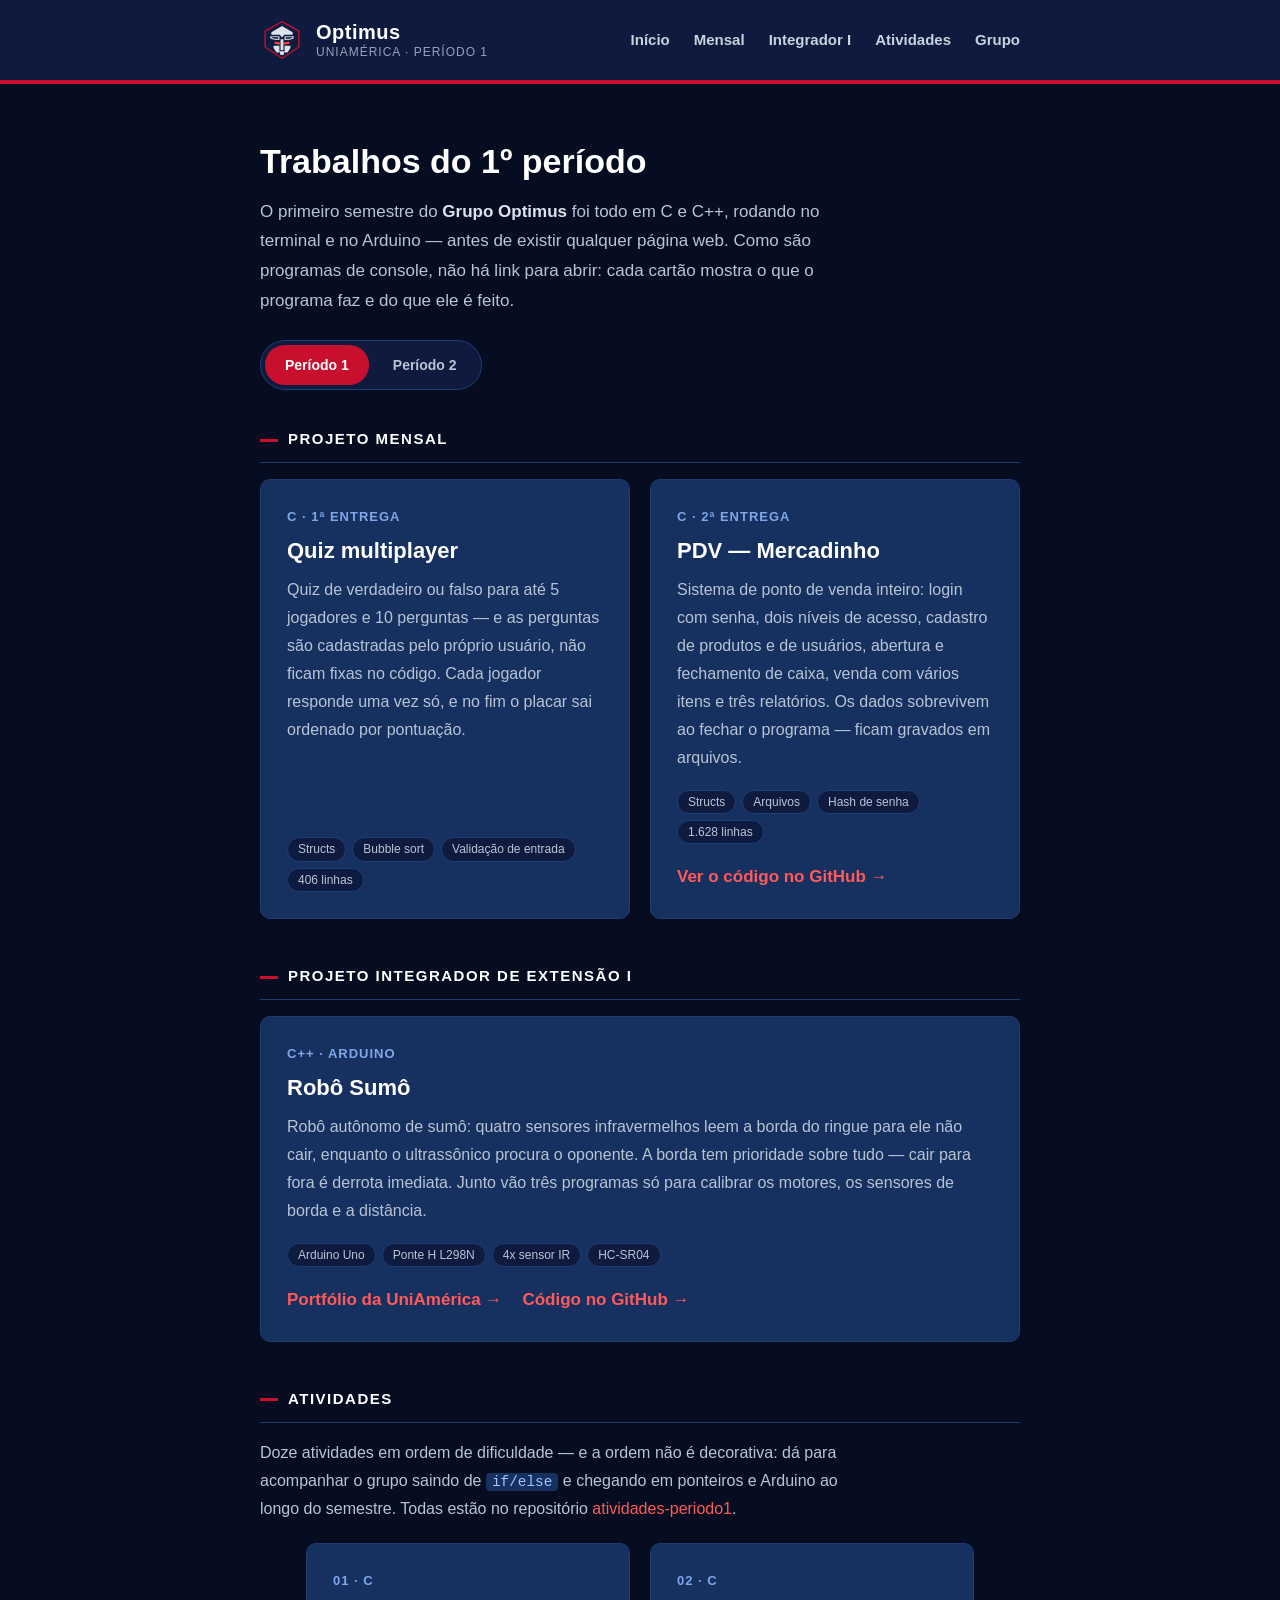
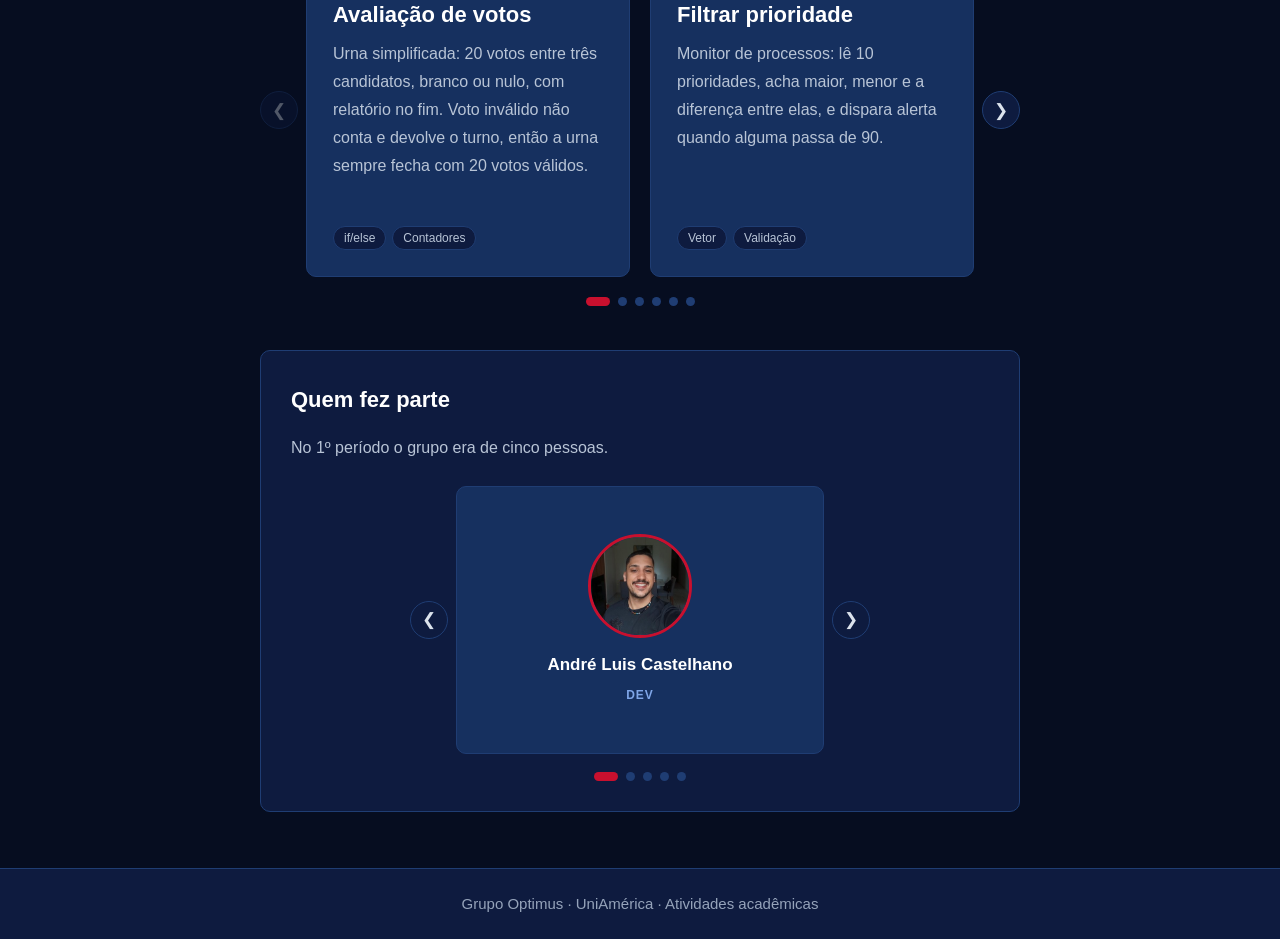
==== periodo1.html @ af227800 "Linka o codigo do robo, agora publicado em grupo-optimus/robo-sumo O cartao passa a ter dois destino" ====
<!DOCTYPE html>
<html lang="pt-BR">

<head>
    <meta charset="UTF-8">
    <meta name="viewport" content="width=device-width, initial-scale=1.0">
    <meta name="description" content="Trabalhos do 1o periodo do Grupo Optimus - UniAmerica. Projetos em C e C++, do PDV ao robo sumo.">
    <meta name="author" content="Grupo Optimus">
    <title>Grupo Optimus | Trabalhos do 1º período</title>

    <!-- Copia local: cada repositorio do grupo carrega os proprios arquivos -->
    <link rel="icon" href="img/favicon.svg" type="image/svg+xml">

    <link rel="stylesheet" href="style.css">
</head>

<body>

    <header class="cabecalho">
        <div class="container cabecalho__interno">

            <div class="logo">
                <img class="logo__icone" src="img/logo.svg"
                     alt="Logo do Grupo Optimus">
                <div class="logo__textos">
                    <a class="logo__nome" href="https://grupo-optimus.github.io/">Optimus</a>
                    <span class="logo__slogan">UniAmérica &middot; Período 1</span>
                </div>
            </div>

            <nav class="menu">
                <ul class="menu__lista">
                    <li><a href="#inicio">Início</a></li>
                    <li><a href="#mensal">Mensal</a></li>
                    <li><a href="#integrador">Integrador I</a></li>
                    <li><a href="#atividades">Atividades</a></li>
                    <li><a href="#grupo">Grupo</a></li>
                </ul>
            </nav>

        </div>
    </header>

    <main class="container">

        <section class="intro" id="inicio">
            <h1>Trabalhos do 1º período</h1>
            <p>
                O primeiro semestre do <strong>Grupo Optimus</strong> foi todo em C e C++,
                rodando no terminal e no Arduino — antes de existir qualquer página web.
                Como são programas de console, não há link para abrir: cada cartão mostra
                o que o programa faz e do que ele é feito.
            </p>

            <!-- O periodo aberto leva a classe --ativa e o aria-current, que
                 avisa o leitor de tela qual das duas paginas e a atual -->
            <nav class="periodos" aria-label="Escolher período">
                <a class="periodos__opcao periodos__opcao--ativa" href="periodo1.html"
                   aria-current="page">Período 1</a>
                <a class="periodos__opcao" href="index.html">Período 2</a>
            </nav>
        </section>

        <!-- Os trabalhos do periodo 1 nao estao publicados em lugar nenhum: o
             codigo vive nas maquinas do grupo. Por isso os cartoes sao <div> e
             nao <a>, e trazem <ul class="projeto__tags"> no lugar do link.
             A excecao e o robo, que tem portfolio no site da faculdade. -->

        <section class="categoria" id="mensal">
            <h2 class="categoria__titulo">Projeto Mensal</h2>

            <div class="projetos">

                <div class="projeto">
                    <span class="projeto__etiqueta">C &middot; 1ª entrega</span>
                    <h3 class="projeto__titulo">Quiz multiplayer</h3>
                    <p class="projeto__texto">
                        Quiz de verdadeiro ou falso para até 5 jogadores e 10 perguntas —
                        e as perguntas são cadastradas pelo próprio usuário, não ficam
                        fixas no código. Cada jogador responde uma vez só, e no fim o
                        placar sai ordenado por pontuação.
                    </p>
                    <ul class="projeto__tags">
                        <li class="projeto__tag">Structs</li>
                        <li class="projeto__tag">Bubble sort</li>
                        <li class="projeto__tag">Validação de entrada</li>
                        <li class="projeto__tag">406 linhas</li>
                    </ul>
                </div>

                <a class="projeto" href="https://github.com/kauoo/pdv"
                   target="_blank" rel="noopener">
                    <span class="projeto__etiqueta">C &middot; 2ª entrega</span>
                    <h3 class="projeto__titulo">PDV &mdash; Mercadinho</h3>
                    <p class="projeto__texto">
                        Sistema de ponto de venda inteiro: login com senha, dois níveis de
                        acesso, cadastro de produtos e de usuários, abertura e fechamento
                        de caixa, venda com vários itens e três relatórios. Os dados
                        sobrevivem ao fechar o programa — ficam gravados em arquivos.
                    </p>
                    <ul class="projeto__tags">
                        <li class="projeto__tag">Structs</li>
                        <li class="projeto__tag">Arquivos</li>
                        <li class="projeto__tag">Hash de senha</li>
                        <li class="projeto__tag">1.628 linhas</li>
                    </ul>
                    <span class="projeto__acao">Ver o código no GitHub &rarr;</span>
                </a>

            </div>
        </section>

        <section class="categoria" id="integrador">
            <h2 class="categoria__titulo">Projeto Integrador de Extensão I</h2>

            <div class="projetos">

                <!-- Este cartao tem dois destinos, entao nao da para envolver tudo
                     num <a> como os outros: link dentro de link e HTML invalido.
                     Os dois links ficam no rodape do cartao. -->
                <div class="projeto">
                    <span class="projeto__etiqueta">C++ &middot; Arduino</span>
                    <h3 class="projeto__titulo">Robô Sumô</h3>
                    <p class="projeto__texto">
                        Robô autônomo de sumô: quatro sensores infravermelhos leem a borda
                        do ringue para ele não cair, enquanto o ultrassônico procura o
                        oponente. A borda tem prioridade sobre tudo — cair para fora é
                        derrota imediata. Junto vão três programas só para calibrar os
                        motores, os sensores de borda e a distância.
                    </p>
                    <ul class="projeto__tags">
                        <li class="projeto__tag">Arduino Uno</li>
                        <li class="projeto__tag">Ponte H L298N</li>
                        <li class="projeto__tag">4x sensor IR</li>
                        <li class="projeto__tag">HC-SR04</li>
                    </ul>
                    <div class="projeto__acoes">
                        <a href="https://portfoliodigital.uniamerica.br/projetos/robo-sumo-optimus-6a3be08175212"
                           target="_blank" rel="noopener">Portfólio da UniAmérica &rarr;</a>
                        <a href="https://github.com/grupo-optimus/robo-sumo"
                           target="_blank" rel="noopener">Código no GitHub &rarr;</a>
                    </div>
                </div>

            </div>
        </section>

        <section class="categoria" id="atividades">
            <h2 class="categoria__titulo">Atividades</h2>

            <p class="categoria__texto">
                Doze atividades em ordem de dificuldade — e a ordem não é decorativa:
                dá para acompanhar o grupo saindo de <code>if/else</code> e chegando em
                ponteiros e Arduino ao longo do semestre. Todas estão no repositório
                <a href="https://github.com/grupo-optimus/atividades-periodo1"
                   target="_blank" rel="noopener">atividades-periodo1</a>.
            </p>

            <!-- PRATELEIRA: carrossel horizontal de cartoes.

                 PARA ACRESCENTAR UMA ATIVIDADE basta copiar um bloco
                 <a class="projeto"> para dentro do trilho. As bolinhas sao
                 recalculadas sozinhas pelo js/prateleira.js - nao ha numero
                 de cartoes escrito em lugar nenhum. -->
            <div class="prateleira">

                <div class="prateleira__palco">

                    <button class="prateleira__seta prateleira__seta--anterior" type="button"
                            aria-label="Atividades anteriores">&#10094;</button>

                    <div class="prateleira__trilho">

                        <a class="projeto" href="https://github.com/grupo-optimus/atividades-periodo1/tree/main/01-avaliacao-votos"
                           target="_blank" rel="noopener">
                            <span class="projeto__etiqueta">01 &middot; C</span>
                            <h3 class="projeto__titulo">Avaliação de votos</h3>
                            <p class="projeto__texto">
                                Urna simplificada: 20 votos entre três candidatos, branco ou
                                nulo, com relatório no fim. Voto inválido não conta e devolve
                                o turno, então a urna sempre fecha com 20 votos válidos.
                            </p>
                            <ul class="projeto__tags">
                                <li class="projeto__tag">if/else</li>
                                <li class="projeto__tag">Contadores</li>
                            </ul>
                        </a>

                        <a class="projeto" href="https://github.com/grupo-optimus/atividades-periodo1/tree/main/02-filtrar-prioridade"
                           target="_blank" rel="noopener">
                            <span class="projeto__etiqueta">02 &middot; C</span>
                            <h3 class="projeto__titulo">Filtrar prioridade</h3>
                            <p class="projeto__texto">
                                Monitor de processos: lê 10 prioridades, acha maior, menor e a
                                diferença entre elas, e dispara alerta quando alguma passa de 90.
                            </p>
                            <ul class="projeto__tags">
                                <li class="projeto__tag">Vetor</li>
                                <li class="projeto__tag">Validação</li>
                            </ul>
                        </a>

                        <a class="projeto" href="https://github.com/grupo-optimus/atividades-periodo1/tree/main/03-verificar-duplicados"
                           target="_blank" rel="noopener">
                            <span class="projeto__etiqueta">03 &middot; C</span>
                            <h3 class="projeto__titulo">Verificar duplicados</h3>
                            <p class="projeto__texto">
                                Compara dois servidores de cinco valores e aponta cada conflito,
                                dizendo a posição nos dois lados — não só que houve conflito.
                            </p>
                            <ul class="projeto__tags">
                                <li class="projeto__tag">Laço aninhado</li>
                                <li class="projeto__tag">Dois vetores</li>
                            </ul>
                        </a>

                        <a class="projeto" href="https://github.com/grupo-optimus/atividades-periodo1/tree/main/04-string-login"
                           target="_blank" rel="noopener">
                            <span class="projeto__etiqueta">04 &middot; C</span>
                            <h3 class="projeto__titulo">String login</h3>
                            <p class="projeto__texto">
                                Registro e login com senha de no mínimo 8 caracteres. Tentar
                                entrar antes de se registrar é barrado.
                            </p>
                            <ul class="projeto__tags">
                                <li class="projeto__tag">Strings</li>
                                <li class="projeto__tag">strcmp</li>
                                <li class="projeto__tag">fgets</li>
                            </ul>
                        </a>

                        <a class="projeto" href="https://github.com/grupo-optimus/atividades-periodo1/tree/main/05-maquina-moedas"
                           target="_blank" rel="noopener">
                            <span class="projeto__etiqueta">05 &middot; C</span>
                            <h3 class="projeto__titulo">Máquina de moedas</h3>
                            <p class="projeto__texto">
                                Recebe um valor e devolve a menor quantidade de dinheiro possível.
                                A atividade pedia só as moedas; o grupo estendeu para as cédulas
                                também, de R$&nbsp;2 até R$&nbsp;200.
                            </p>
                            <ul class="projeto__tags">
                                <li class="projeto__tag">Algoritmo guloso</li>
                                <li class="projeto__tag">R$ 200 a R$ 0,05</li>
                            </ul>
                        </a>

                        <a class="projeto" href="https://github.com/grupo-optimus/atividades-periodo1/tree/main/06-quiz-v1"
                           target="_blank" rel="noopener">
                            <span class="projeto__etiqueta">06 &middot; C</span>
                            <h3 class="projeto__titulo">Quiz v1</h3>
                            <p class="projeto__texto">
                                Primeira versão do quiz, com menu e pontuação guardada entre uma
                                opção e outra. É o ponto de partida do quiz multiplayer que virou
                                projeto mensal.
                            </p>
                            <ul class="projeto__tags">
                                <li class="projeto__tag">Menu com estado</li>
                            </ul>
                        </a>

                        <a class="projeto" href="https://github.com/grupo-optimus/atividades-periodo1/tree/main/07-recursividade"
                           target="_blank" rel="noopener">
                            <span class="projeto__etiqueta">07 &middot; C</span>
                            <h3 class="projeto__titulo">Recursividade</h3>
                            <p class="projeto__texto">
                                Cadastro de clientes e fornecedores em que a listagem não usa
                                laço: a função chama a si mesma com o índice seguinte até chegar
                                ao fim do banco.
                            </p>
                            <ul class="projeto__tags">
                                <li class="projeto__tag">Recursão</li>
                                <li class="projeto__tag">Caso base</li>
                            </ul>
                        </a>

                        <a class="projeto" href="https://github.com/grupo-optimus/atividades-periodo1/tree/main/08-struct-desafio"
                           target="_blank" rel="noopener">
                            <span class="projeto__etiqueta">08 &middot; C</span>
                            <h3 class="projeto__titulo">Struct desafio</h3>
                            <p class="projeto__texto">
                                Cadastro de até 50 pessoas guardadas numa struct, com busca por
                                sobrenome que devolve todos os que batem, não só o primeiro.
                            </p>
                            <ul class="projeto__tags">
                                <li class="projeto__tag">struct</li>
                                <li class="projeto__tag">Busca por campo</li>
                            </ul>
                        </a>

                        <a class="projeto" href="https://github.com/grupo-optimus/atividades-periodo1/tree/main/09-calculadora-matrizes"
                           target="_blank" rel="noopener">
                            <span class="projeto__etiqueta">09 &middot; C</span>
                            <h3 class="projeto__titulo">Calculadora de matrizes</h3>
                            <p class="projeto__texto">
                                Soma, subtração, multiplicação e divisão de matrizes 3x3. A
                                multiplicação é a parte boa: não é elemento por elemento, precisa
                                do laço triplo somando linha contra coluna.
                            </p>
                            <ul class="projeto__tags">
                                <li class="projeto__tag">Matriz 3x3</li>
                                <li class="projeto__tag">Laço triplo</li>
                            </ul>
                        </a>

                        <a class="projeto" href="https://github.com/grupo-optimus/atividades-periodo1/tree/main/10-ponteiros"
                           target="_blank" rel="noopener">
                            <span class="projeto__etiqueta">10 &middot; C</span>
                            <h3 class="projeto__titulo">Ponteiros</h3>
                            <p class="projeto__texto">
                                Exercício de ponteiros que já é um mini PDV: abrir caixa,
                                cadastrar produtos e vender. É o projeto mensal nascendo dentro
                                de uma atividade de aula — 162 linhas aqui, 1.628 lá.
                            </p>
                            <ul class="projeto__tags">
                                <li class="projeto__tag">Ponteiros</li>
                                <li class="projeto__tag">Passagem por referência</li>
                            </ul>
                        </a>

                        <a class="projeto" href="https://github.com/grupo-optimus/atividades-periodo1/tree/main/11-bogosort"
                           target="_blank" rel="noopener">
                            <span class="projeto__etiqueta">11 &middot; C</span>
                            <h3 class="projeto__titulo">Bogosort</h3>
                            <p class="projeto__texto">
                                Embaralha o vetor, torce para ter ficado ordenado e, se não
                                ficou, embaralha de novo. O algoritmo mais ineficiente que
                                existe — e é justamente aí que dá para enxergar o que
                                complexidade significa.
                            </p>
                            <ul class="projeto__tags">
                                <li class="projeto__tag">Complexidade</li>
                                <li class="projeto__tag">10! = 3.628.800</li>
                            </ul>
                        </a>

                        <a class="projeto" href="https://github.com/grupo-optimus/atividades-periodo1/tree/main/12-arduino-motores-sensores"
                           target="_blank" rel="noopener">
                            <span class="projeto__etiqueta">12 &middot; C++ &middot; Arduino</span>
                            <h3 class="projeto__titulo">Motores e sensores</h3>
                            <p class="projeto__texto">
                                Os testes que vieram antes do robô: dois motores por ponte H e a
                                primeira leitura de sensor acionando o motor. Foi aqui que a
                                montagem do Integrador I começou a tomar forma.
                            </p>
                            <ul class="projeto__tags">
                                <li class="projeto__tag">Ponte H</li>
                                <li class="projeto__tag">PWM</li>
                                <li class="projeto__tag">Sensor</li>
                            </ul>
                        </a>

                    </div>

                    <button class="prateleira__seta prateleira__seta--proximo" type="button"
                            aria-label="Próximas atividades">&#10095;</button>

                </div>

                <!-- As bolinhas entram aqui, criadas pelo JavaScript -->
                <div class="prateleira__bolinhas"></div>

            </div>
        </section>

        <section class="grupo" id="grupo">
            <h2>Quem fez parte</h2>
            <p class="grupo__legenda">
                No 1º período o grupo era de cinco pessoas.
            </p>

            <!-- Carrossel igual ao da outra pagina, mesmo js/carrossel.js.
                 Aqui o Pedro nao aparece: ele entrou no grupo no 2o periodo. -->
            <div class="carrossel">

                <div class="carrossel__palco">

                    <button class="carrossel__seta carrossel__seta--anterior" type="button"
                            aria-label="Integrante anterior">&#10094;</button>

                    <!-- aria-live avisa o leitor de tela quando o slide troca -->
                    <div class="carrossel__slides" aria-live="polite">

                        <article class="carrossel__slide carrossel__slide--ativo">
                            <img class="carrossel__foto" src="img/andre-castelhano.jpg"
                                 alt="Foto de André Luis Castelhano">
                            <p class="carrossel__nome">André Luis Castelhano</p>
                            <p class="carrossel__papel">Dev</p>
                        </article>

                        <article class="carrossel__slide">
                            <img class="carrossel__foto" src="img/carlos-menger.jpg"
                                 alt="Foto de Carlos Henrique da Silva Menger Neto">
                            <p class="carrossel__nome">Carlos Henrique da Silva Menger Neto</p>
                            <p class="carrossel__papel">Dev</p>
                        </article>

                        <article class="carrossel__slide">
                            <img class="carrossel__foto" src="img/caue-hanzen.jpg"
                                 alt="Foto de Cauê Vergopolan Hanzen">
                            <p class="carrossel__nome">Cauê Vergopolan Hanzen</p>
                            <p class="carrossel__papel">Dev</p>
                        </article>

                        <article class="carrossel__slide">
                            <img class="carrossel__foto" src="img/guilherme-bonetto.jpg"
                                 alt="Foto de Guilherme da Cunha Bonetto">
                            <p class="carrossel__nome">Guilherme da Cunha Bonetto</p>
                            <p class="carrossel__papel">Dev</p>
                        </article>

                        <!-- A mentora leva --mentora, que troca o anel da foto
                             de vermelho para azul -->
                        <article class="carrossel__slide carrossel__slide--mentora">
                            <img class="carrossel__foto" src="img/zainab-ghazaoui.jpg"
                                 alt="Foto de Zainab Ahmad Al Ghazaoui">
                            <p class="carrossel__nome">Zainab Ahmad Al Ghazaoui</p>
                            <p class="carrossel__papel">Mentora</p>
                        </article>

                    </div>

                    <button class="carrossel__seta carrossel__seta--proximo" type="button"
                            aria-label="Próximo integrante">&#10095;</button>

                </div>

                <!-- As bolinhas entram aqui, criadas pelo JavaScript -->
                <div class="carrossel__bolinhas"></div>

            </div>
        </section>

    </main>

    <footer class="rodape">
        <div class="container">
            <p>Grupo Optimus &middot; UniAmérica &middot; Atividades acadêmicas</p>
        </div>
    </footer>

    <!-- No fim do body: assim o HTML do carrossel ja existe quando o
         script procura por ele -->
    <script src="js/carrossel.js"></script>
    <script src="js/prateleira.js"></script>

</body>

</html>
---- style.css ----
/* ============================================================
   Grupo Optimus - portfolio

   Paleta, a mesma do Cozinha & Codigo para as duas paginas
   parecerem o mesmo site:
   #060D20 fundo    #0E1B3F faixas     #16305F cartoes
   #1F3D73 bordas   #C8102E vermelho   #7FA6E8 etiquetas
   #FFFFFF titulos  #DCE3EC texto      #95A3BA legendas
   ============================================================ */


* {
    margin: 0;
    padding: 0;
    box-sizing: border-box;
}

/* Avisa o navegador que a pagina e escura, para ele desenhar
   barras de rolagem e campos de formulario no tom certo */
:root {
    color-scheme: dark;
}

body {
    font-family: "Segoe UI", Tahoma, Verdana, Arial, sans-serif;
    font-size: 17px;
    line-height: 1.75;
    background-color: #060d20;
    color: #dce3ec;
}

a {
    color: #ff5a5a;
    text-decoration: none;
}

a:hover {
    color: #ff8a8a;
}


.container {
    width: 100%;
    max-width: 800px;
    margin: 0 auto;
    padding: 0 20px;
}


/* ------------------------------------------------------------
   CABECALHO
   ------------------------------------------------------------ */

.cabecalho {
    background-color: #0e1b3f;
    color: #ffffff;
    padding: 18px 0;
    border-bottom: 4px solid #c8102e;
}

.cabecalho__interno {
    display: flex;
    flex-wrap: wrap;
    align-items: center;
    justify-content: space-between;
    gap: 16px;
}

.logo {
    display: flex;
    align-items: center;
    gap: 12px;
}

/* O display: block tira o espaco fantasma que o navegador reserva
   embaixo de imagens em linha, que desalinharia o nome ao lado */
.logo__icone {
    display: block;
    width: 44px;
    height: 44px;
}

.logo__textos {
    display: flex;
    flex-direction: column;
    line-height: 1.3;
}

.logo__nome {
    font-size: 20px;
    font-weight: bold;
    letter-spacing: 0.5px;
}

/* O nome e um link, mas nao deve ficar vermelho como os demais */
a.logo__nome {
    color: inherit;
    align-self: flex-start;
}

a.logo__nome:hover {
    color: #ff5a5a;
    text-decoration: none;
}

.logo__slogan {
    font-size: 12px;
    color: #95a3ba;
    letter-spacing: 1px;
    text-transform: uppercase;
}

.menu__lista {
    list-style: none;
    display: flex;
    flex-wrap: wrap;
    gap: 24px;
}

.menu__lista a {
    color: #c9d2dd;
    font-size: 15px;
    font-weight: bold;
    padding-bottom: 4px;
    /* Borda transparente ja no repouso: reserva o espaco e evita
       que o texto pule quando a linha vermelha aparece no hover */
    border-bottom: 2px solid transparent;
}

.menu__lista a:hover {
    color: #ff5a5a;
    border-bottom-color: #ff5a5a;
    text-decoration: none;
}


/* ------------------------------------------------------------
   APRESENTACAO
   ------------------------------------------------------------ */

.intro {
    padding: 56px 0 36px;
}

.intro h1 {
    color: #ffffff;
    font-size: 34px;
    line-height: 1.25;
    margin-bottom: 14px;
}

.intro p {
    color: #b8c4d6;
    max-width: 620px;
}

.intro strong {
    color: #dce3ec;
}

/* Alternador de periodo. Cada periodo e uma pagina propria, entao as
   opcoes sao <a> de verdade: funciona sem JavaScript, cada periodo
   tem a sua URL e da para mandar o link direto de um deles. */
.periodos {
    display: inline-flex;
    gap: 4px;
    margin-top: 24px;
    padding: 4px;
    background-color: #0e1b3f;
    border: 1px solid #1f3d73;
    border-radius: 999px;
}

.periodos__opcao {
    color: #b8c4d6;
    font-size: 14px;
    font-weight: 700;
    padding: 8px 20px;
    border-radius: 999px;
    transition: background-color 0.15s ease, color 0.15s ease;
}

.periodos__opcao:hover {
    background-color: #16305f;
    color: #ffffff;
    text-decoration: none;
}

/* O periodo aberto no momento */
.periodos__opcao--ativa,
.periodos__opcao--ativa:hover {
    background-color: #c8102e;
    color: #ffffff;
}


/* ------------------------------------------------------------
   CATEGORIAS E GRADE DE PROJETOS
   ------------------------------------------------------------ */

.categoria {
    padding-bottom: 44px;
}

.categoria__titulo {
    color: #ffffff;
    font-size: 15px;
    text-transform: uppercase;
    letter-spacing: 1.5px;
    margin-bottom: 16px;
    padding-bottom: 10px;
    border-bottom: 1px solid #1f3d73;
}

/* Tracinho vermelho antes do nome da categoria */
.categoria__titulo::before {
    content: "";
    display: inline-block;
    width: 18px;
    height: 3px;
    background-color: #c8102e;
    vertical-align: middle;
    margin-right: 10px;
}

/* O auto-fit + minmax reorganiza os cartoes sozinho conforme a
   largura da tela: 1, 2 ou 5 trabalhos na categoria, tanto faz */
/* Texto de apoio embaixo do nome da categoria */
.categoria__texto {
    color: #b8c4d6;
    font-size: 16px;
    max-width: 620px;
    margin-bottom: 20px;
}

.categoria__texto code {
    color: #9fc3ff;
    background-color: #16305f;
    font-family: Consolas, "Courier New", monospace;
    font-size: 0.9em;
    padding: 1px 6px;
    border-radius: 4px;
}

.projetos {
    display: grid;
    grid-template-columns: repeat(auto-fit, minmax(280px, 1fr));
    gap: 20px;
}

.projeto {
    display: flex;
    flex-direction: column;
    background-color: #16305f;
    border: 1px solid #1f3d73;
    border-radius: 10px;
    padding: 26px;
    transition: transform 0.15s ease, border-color 0.15s ease;
}

/* O cartao inteiro e clicavel, entao o texto nao herda cor de link */
a.projeto {
    color: #dce3ec;
}

a.projeto:hover {
    transform: translateY(-3px);
    border-color: #c8102e;
    color: #dce3ec;
}

.projeto__etiqueta {
    color: #7fa6e8;
    font-size: 13px;
    font-weight: 700;
    text-transform: uppercase;
    letter-spacing: 1px;
    margin-bottom: 8px;
}

.projeto__titulo {
    color: #ffffff;
    font-size: 22px;
    line-height: 1.3;
    margin-bottom: 10px;
}

.projeto__texto {
    color: #b8c4d6;
    font-size: 16px;
    /* Empurra a chamada de acao para a base, deixando o rodape de
       todos os cartoes da linha na mesma altura */
    flex-grow: 1;
}

.projeto__acao {
    color: #ff5a5a;
    font-weight: 700;
    margin-top: 18px;
}

/* Para cartao com mais de um destino, que por isso nao pode ser um <a>
   envolvendo tudo - link dentro de link e HTML invalido */
.projeto__acoes {
    display: flex;
    flex-wrap: wrap;
    gap: 8px 20px;
    margin-top: 18px;
}

.projeto__acoes a {
    color: #ff5a5a;
    font-weight: 700;
}

/* Ficha tecnica, usada nos trabalhos do periodo 1: sao programas de
   console em C, nao tem pagina para abrir - entao o cartao mostra do
   que o programa e feito, no lugar do link */
.projeto__tags {
    list-style: none;
    display: flex;
    flex-wrap: wrap;
    gap: 6px;
    margin-top: 18px;
}

.projeto__tag {
    color: #b8c4d6;
    background-color: #0e1b3f;
    border: 1px solid #1f3d73;
    border-radius: 999px;
    font-size: 12px;
    line-height: 1.7;
    padding: 1px 10px;
}

/* Cartao reservado para trabalho ainda nao publicado */
.projeto--vazio {
    background-color: #06102a;
    border-style: dashed;
}

.projeto--vazio .projeto__titulo,
.projeto--vazio .projeto__etiqueta {
    color: #95a3ba;
}

.projeto--vazio .projeto__texto {
    color: #95a3ba;
}


/* ------------------------------------------------------------
   PRATELEIRA DE ATIVIDADES

   Carrossel horizontal para quando ha trabalhos demais para uma
   grade: mostra dois cartoes por vez no computador e um no
   celular, e desliza para os proximos.

   Quem rola e o proprio navegador, com overflow-x + scroll-snap.
   O js/prateleira.js so manda rolar e acende a bolinha certa.
   Isso da deslize de dedo, roda do mouse e teclado de graca - e
   sem JavaScript a prateleira continua rolavel na mao.
   ------------------------------------------------------------ */

.prateleira__palco {
    display: flex;
    align-items: center;
    gap: 8px;
}

.prateleira__trilho {
    flex: 1;
    display: flex;
    gap: 20px;

    overflow-x: auto;
    scroll-snap-type: x mandatory;
    scroll-behavior: smooth;

    /* A barra de rolagem sai de cena: a navegacao e pelas setas e
       pelas bolinhas, e a barra cortaria o rodape dos cartoes */
    scrollbar-width: none;
}

.prateleira__trilho::-webkit-scrollbar {
    display: none;
}

/* Dois cartoes por vez. O calc desconta o gap que fica entre eles,
   senao o segundo cartao vazaria alguns pixels para fora. */
.prateleira__trilho > .projeto {
    flex: 0 0 calc((100% - 20px) / 2);
    scroll-snap-align: start;
}

/* Some quando tudo ja cabe na tela - o JavaScript poe esta classe */
.prateleira--completa .prateleira__seta,
.prateleira--completa .prateleira__bolinhas {
    display: none;
}

.prateleira__seta {
    flex-shrink: 0;
    width: 38px;
    height: 38px;
    border: 1px solid #1f3d73;
    border-radius: 50%;
    background-color: #0e1b3f;
    color: #dce3ec;
    font-size: 17px;
    line-height: 1;
    cursor: pointer;
    transition: background-color 0.15s ease, border-color 0.15s ease, color 0.15s ease;
}

.prateleira__seta:hover:not(:disabled) {
    background-color: #c8102e;
    border-color: #c8102e;
    color: #ffffff;
}

/* Chegou na ponta: a seta apaga em vez de sumir, para os cartoes
   nao pularem de lugar quando ela sai */
.prateleira__seta:disabled {
    opacity: 0.35;
    cursor: default;
}

.prateleira__bolinhas {
    display: flex;
    justify-content: center;
    gap: 8px;
    margin-top: 20px;
}

.prateleira__bolinha {
    flex-shrink: 0;
    width: 9px;
    height: 9px;
    padding: 0;
    border: none;
    border-radius: 50%;
    background-color: #1f3d73;
    cursor: pointer;
    transition: background-color 0.2s ease, width 0.2s ease;
}

.prateleira__bolinha:hover {
    background-color: #7fa6e8;
}

.prateleira__bolinha--ativa {
    width: 24px;
    border-radius: 5px;
    background-color: #c8102e;
}

.prateleira__seta:focus-visible,
.prateleira__bolinha:focus-visible {
    outline: 2px solid #7fa6e8;
    outline-offset: 2px;
}

/* Um cartao por vez na tela estreita */
@media (max-width: 700px) {

    .prateleira__trilho > .projeto {
        flex-basis: 100%;
    }
}

@media (prefers-reduced-motion: reduce) {

    .prateleira__trilho {
        scroll-behavior: auto;
    }

    .prateleira__seta,
    .prateleira__bolinha {
        transition: none;
    }
}


/* ------------------------------------------------------------
   INTEGRANTES (CARROSSEL)

   Os slides ficam empilhados no mesmo lugar e so o que tem a
   classe --ativo aparece. Quem poe e tira essa classe e o
   js/carrossel.js.
   ------------------------------------------------------------ */

.grupo {
    background-color: #0e1b3f;
    border: 1px solid #1f3d73;
    border-radius: 10px;
    padding: 30px;
    margin-bottom: 56px;
}

.grupo h2 {
    color: #ffffff;
    font-size: 22px;
    margin-bottom: 14px;
}

.grupo__legenda {
    color: #b8c4d6;
    font-size: 16px;
    margin-bottom: 24px;
}

.carrossel {
    max-width: 460px;
    margin: 0 auto;
}

/* O align-items: center segura as setas na altura do meio do
   cartao sem posicionamento absoluto: se o cartao mudar de
   altura, elas acompanham sozinhas */
.carrossel__palco {
    display: flex;
    align-items: center;
    gap: 8px;
}

/* Como todos os slides sao absolutos, nenhum ocupa espaco de
   verdade: sem esta altura minima a area colapsaria para zero */
.carrossel__slides {
    position: relative;
    flex: 1;
    min-height: 268px;
}

.carrossel__slide {
    position: absolute;
    top: 0;
    left: 0;
    width: 100%;
    height: 100%;

    display: flex;
    flex-direction: column;
    align-items: center;
    justify-content: center;

    background-color: #16305f;
    border: 1px solid #1f3d73;
    border-radius: 10px;
    padding: 24px 18px;

    /* Fora de vista: invisivel e sem receber clique nem foco. A
       visibility entra na transicao para so desligar no fim do
       fade; se mudasse na hora, o slide sumiria de uma vez. */
    opacity: 0;
    visibility: hidden;
    transition: opacity 0.45s ease, visibility 0.45s;
}

.carrossel__slide--ativo {
    opacity: 1;
    visibility: visible;
}

/* O object-fit: cover preenche o circulo sem distorcer o rosto */
.carrossel__foto {
    width: 104px;
    height: 104px;
    border-radius: 50%;
    object-fit: cover;
    border: 3px solid #c8102e;
    background-color: #060d20;
    margin-bottom: 16px;
}

/* Anel azul para a mentora, mesma convencao do Cozinha & Codigo */
.carrossel__slide--mentora .carrossel__foto {
    border-color: #2b5aa8;
}

.carrossel__nome {
    color: #ffffff;
    font-size: 17px;
    font-weight: bold;
    line-height: 1.35;
    text-align: center;
}

.carrossel__papel {
    color: #7fa6e8;
    font-size: 12px;
    font-weight: 700;
    text-transform: uppercase;
    letter-spacing: 1px;
    margin-top: 8px;
}

/* Sao <button> de verdade, entao e preciso zerar a aparencia que
   o navegador da a botoes antes de desenhar a nossa */
.carrossel__seta {
    flex-shrink: 0;
    width: 38px;
    height: 38px;
    border: 1px solid #1f3d73;
    border-radius: 50%;
    background-color: #0e1b3f;
    color: #dce3ec;
    font-size: 17px;
    line-height: 1;
    cursor: pointer;
    transition: background-color 0.15s ease, border-color 0.15s ease, color 0.15s ease;
}

.carrossel__seta:hover {
    background-color: #c8102e;
    border-color: #c8102e;
    color: #ffffff;
}

.carrossel__bolinhas {
    display: flex;
    justify-content: center;
    gap: 8px;
    margin-top: 18px;
}

.carrossel__bolinha {
    flex-shrink: 0;
    width: 9px;
    height: 9px;
    padding: 0;
    border: none;
    border-radius: 50%;
    background-color: #1f3d73;
    cursor: pointer;
    transition: background-color 0.2s ease, width 0.2s ease;
}

.carrossel__bolinha:hover {
    background-color: #7fa6e8;
}

/* A bolinha do slide atual estica e vira um tracinho vermelho */
.carrossel__bolinha--ativa {
    width: 24px;
    border-radius: 5px;
    background-color: #c8102e;
}

/* O focus-visible so aparece na navegacao por Tab, nao no clique */
.carrossel__seta:focus-visible,
.carrossel__bolinha:focus-visible {
    outline: 2px solid #7fa6e8;
    outline-offset: 2px;
}

/* Quem pediu menos animacao ve as trocas secas. O giro automatico
   tambem nao liga - essa parte fica no js/carrossel.js. */
@media (prefers-reduced-motion: reduce) {

    .carrossel__slide,
    .carrossel__seta,
    .carrossel__bolinha {
        transition: none;
    }
}


/* ------------------------------------------------------------
   RODAPE
   ------------------------------------------------------------ */

.rodape {
    background-color: #0e1b3f;
    border-top: 1px solid #1f3d73;
    padding: 22px 0;
}

.rodape p {
    color: #95a3ba;
    font-size: 15px;
    text-align: center;
}


/* ------------------------------------------------------------
   RESPONSIVIDADE (celular)
   ------------------------------------------------------------ */

@media (max-width: 600px) {

    body {
        font-size: 16px;
    }

    .cabecalho__interno {
        flex-direction: column;
        text-align: center;
    }

    .menu__lista {
        justify-content: center;
        gap: 16px;
    }

    .intro {
        padding: 40px 0 28px;
    }

    .intro h1 {
        font-size: 27px;
    }

    .grupo {
        padding: 22px;
    }

    .carrossel__foto {
        width: 88px;
        height: 88px;
    }

    /* Cartao mais estreito faz os nomes longos quebrarem em duas
       linhas, entao a altura minima sobe junto */
    .carrossel__slides {
        min-height: 274px;
    }

    .carrossel__seta {
        width: 34px;
        height: 34px;
        font-size: 15px;
    }
}
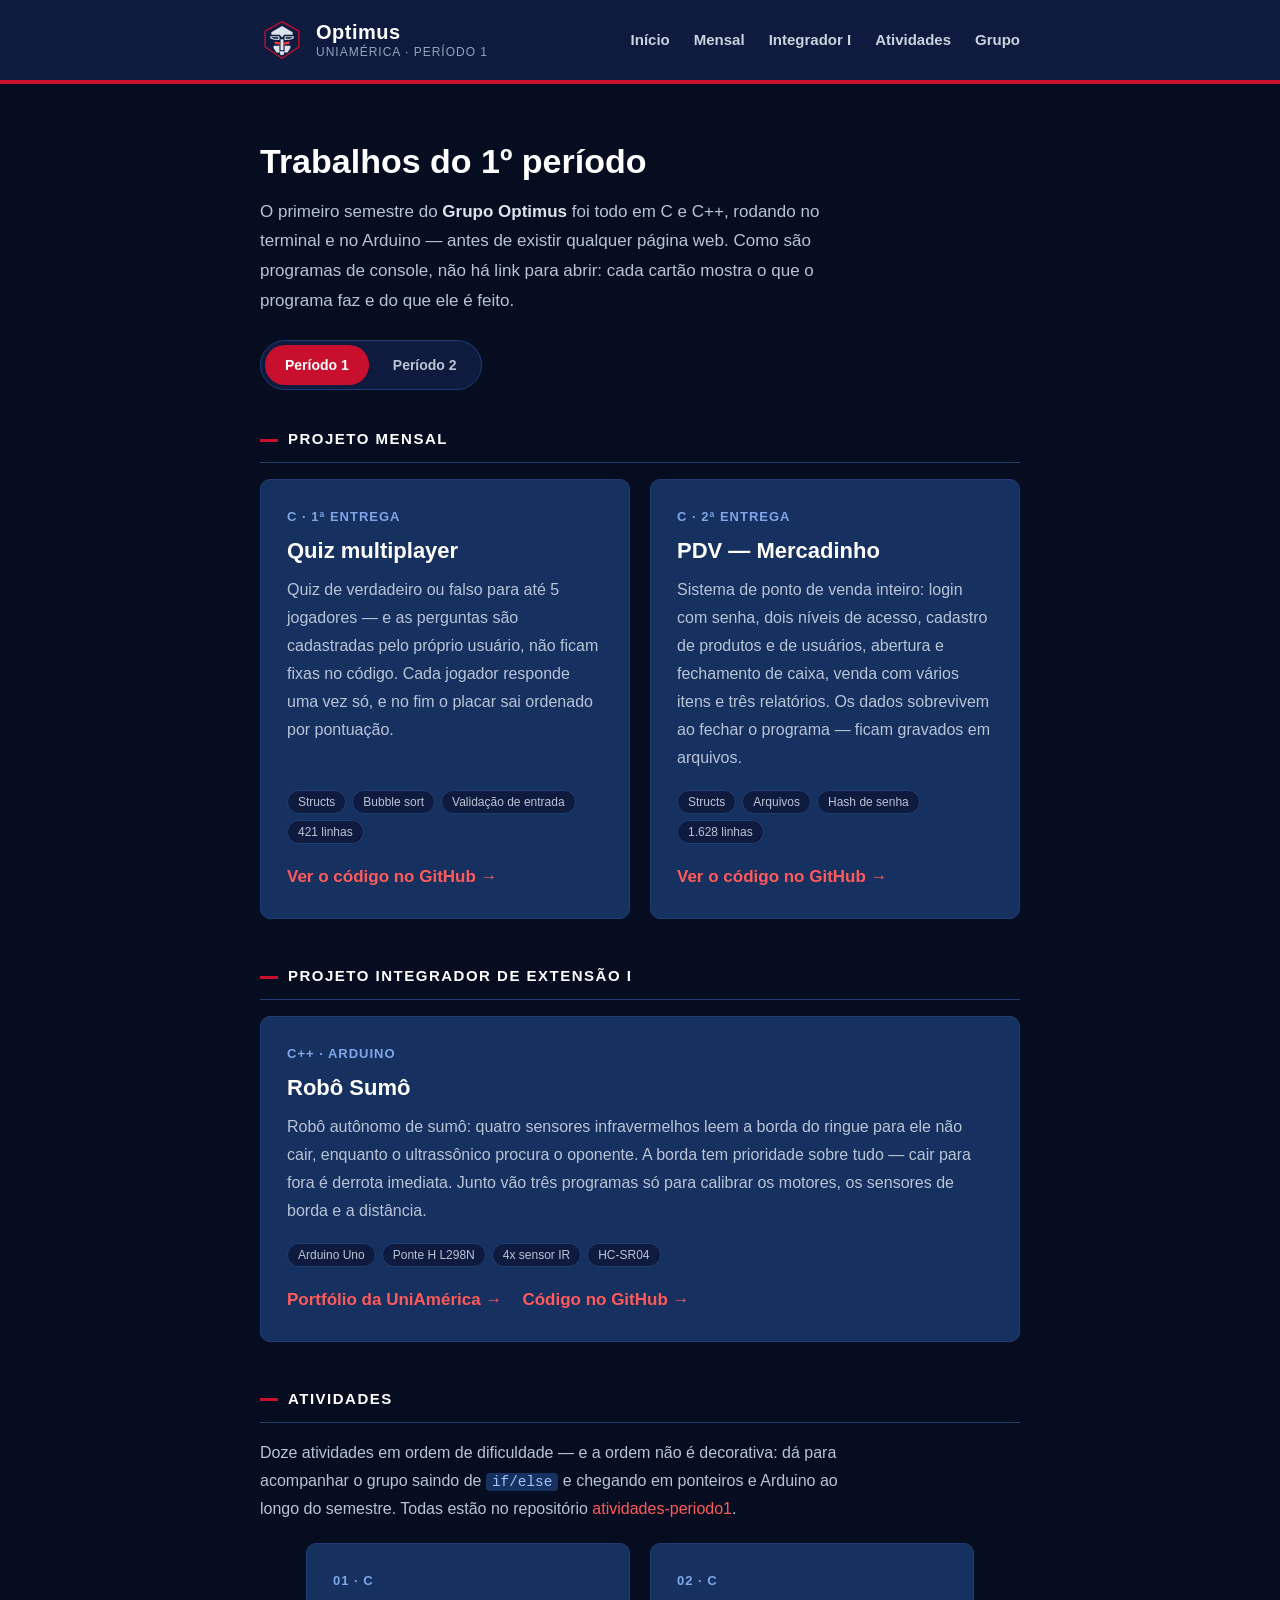
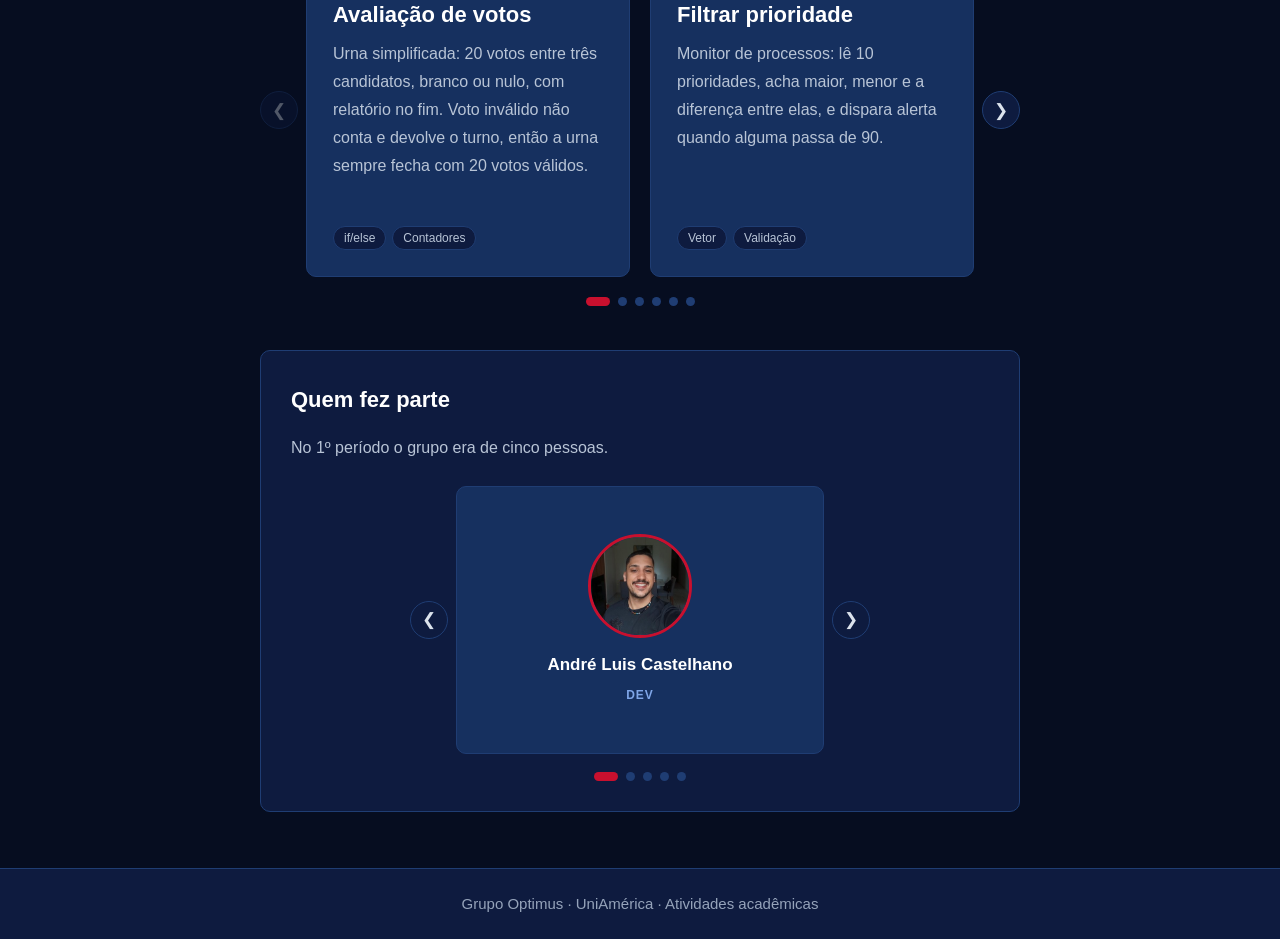
==== commit e38fcc2e: "Linka o quiz mensal, agora em grupo-optimus/quiz-mensal Corrige tambem dois numeros do cartao. Eu ti" ====
--- a/periodo1.html
+++ b/periodo1.html
@@ -16,6 +16,8 @@
 
 <body>
 
+    <!-- ATENCAO: o cabecalho e o rodape sao iguais em index.html,
+         periodo1.html e periodo2.html. Mexeu aqui, mexa nos tres. -->
     <header class="cabecalho">
         <div class="container cabecalho__interno">
 
@@ -23,7 +25,7 @@
                 <img class="logo__icone" src="img/logo.svg"
                      alt="Logo do Grupo Optimus">
                 <div class="logo__textos">
-                    <a class="logo__nome" href="https://grupo-optimus.github.io/">Optimus</a>
+                    <a class="logo__nome" href="index.html">Optimus</a>
                     <span class="logo__slogan">UniAmérica &middot; Período 1</span>
                 </div>
             </div>
@@ -57,7 +59,7 @@
             <nav class="periodos" aria-label="Escolher período">
                 <a class="periodos__opcao periodos__opcao--ativa" href="periodo1.html"
                    aria-current="page">Período 1</a>
-                <a class="periodos__opcao" href="index.html">Período 2</a>
+                <a class="periodos__opcao" href="periodo2.html">Período 2</a>
             </nav>
         </section>
 
@@ -71,22 +73,24 @@
 
             <div class="projetos">
 
-                <div class="projeto">
+                <a class="projeto" href="https://github.com/grupo-optimus/quiz-mensal"
+                   target="_blank" rel="noopener">
                     <span class="projeto__etiqueta">C &middot; 1ª entrega</span>
                     <h3 class="projeto__titulo">Quiz multiplayer</h3>
                     <p class="projeto__texto">
-                        Quiz de verdadeiro ou falso para até 5 jogadores e 10 perguntas —
-                        e as perguntas são cadastradas pelo próprio usuário, não ficam
-                        fixas no código. Cada jogador responde uma vez só, e no fim o
-                        placar sai ordenado por pontuação.
+                        Quiz de verdadeiro ou falso para até 5 jogadores — e as perguntas
+                        são cadastradas pelo próprio usuário, não ficam fixas no código.
+                        Cada jogador responde uma vez só, e no fim o placar sai ordenado
+                        por pontuação.
                     </p>
                     <ul class="projeto__tags">
                         <li class="projeto__tag">Structs</li>
                         <li class="projeto__tag">Bubble sort</li>
                         <li class="projeto__tag">Validação de entrada</li>
-                        <li class="projeto__tag">406 linhas</li>
+                        <li class="projeto__tag">421 linhas</li>
                     </ul>
-                </div>
+                    <span class="projeto__acao">Ver o código no GitHub &rarr;</span>
+                </a>
 
                 <a class="projeto" href="https://github.com/kauoo/pdv"
                    target="_blank" rel="noopener">
--- a/style.css
+++ b/style.css
@@ -347,6 +347,90 @@
 
 .projeto--vazio .projeto__texto {
     color: #95a3ba;
+}
+
+
+/* ------------------------------------------------------------
+   INTEGRANTES EM GRADE (pagina inicial)
+
+   Na home todos aparecem de uma vez, porque cada um tem links
+   proprios e esconder cinco atras de um carrossel esconderia os
+   contatos junto. Nas paginas de periodo o mesmo cartao aparece
+   em carrossel: la o que importa e quem fazia parte no semestre.
+   ------------------------------------------------------------ */
+
+.integrantes {
+    list-style: none;
+    display: grid;
+    grid-template-columns: repeat(auto-fit, minmax(230px, 1fr));
+    gap: 20px;
+}
+
+.integrante {
+    display: flex;
+    flex-direction: column;
+    align-items: center;
+    text-align: center;
+
+    background-color: #16305f;
+    border: 1px solid #1f3d73;
+    border-radius: 10px;
+    padding: 26px 18px;
+}
+
+.integrante__foto {
+    width: 96px;
+    height: 96px;
+    border-radius: 50%;
+    object-fit: cover;
+    border: 3px solid #c8102e;
+    background-color: #060d20;
+    margin-bottom: 16px;
+}
+
+.integrante--mentora .integrante__foto {
+    border-color: #2b5aa8;
+}
+
+.integrante__nome {
+    color: #ffffff;
+    font-size: 17px;
+    line-height: 1.35;
+}
+
+.integrante__papel {
+    color: #7fa6e8;
+    font-size: 12px;
+    font-weight: 700;
+    text-transform: uppercase;
+    letter-spacing: 1px;
+    margin-top: 8px;
+}
+
+/* Uma frase por pessoa, quando houver */
+.integrante__frase {
+    color: #b8c4d6;
+    font-size: 15px;
+    margin-top: 12px;
+}
+
+/* O margin-top: auto joga os links para a base do cartao. Sem ele, um
+   nome que quebra em duas linhas empurra os links para baixo e eles
+   deixam de bater com os dos cartoes vizinhos. O espaco minimo fica
+   no padding, porque a margem aqui esta ocupada empurrando. */
+.integrante__redes {
+    list-style: none;
+    display: flex;
+    flex-wrap: wrap;
+    justify-content: center;
+    gap: 6px 16px;
+    margin-top: auto;
+    padding-top: 16px;
+}
+
+.integrante__redes a {
+    font-size: 14px;
+    font-weight: 700;
 }
 
 
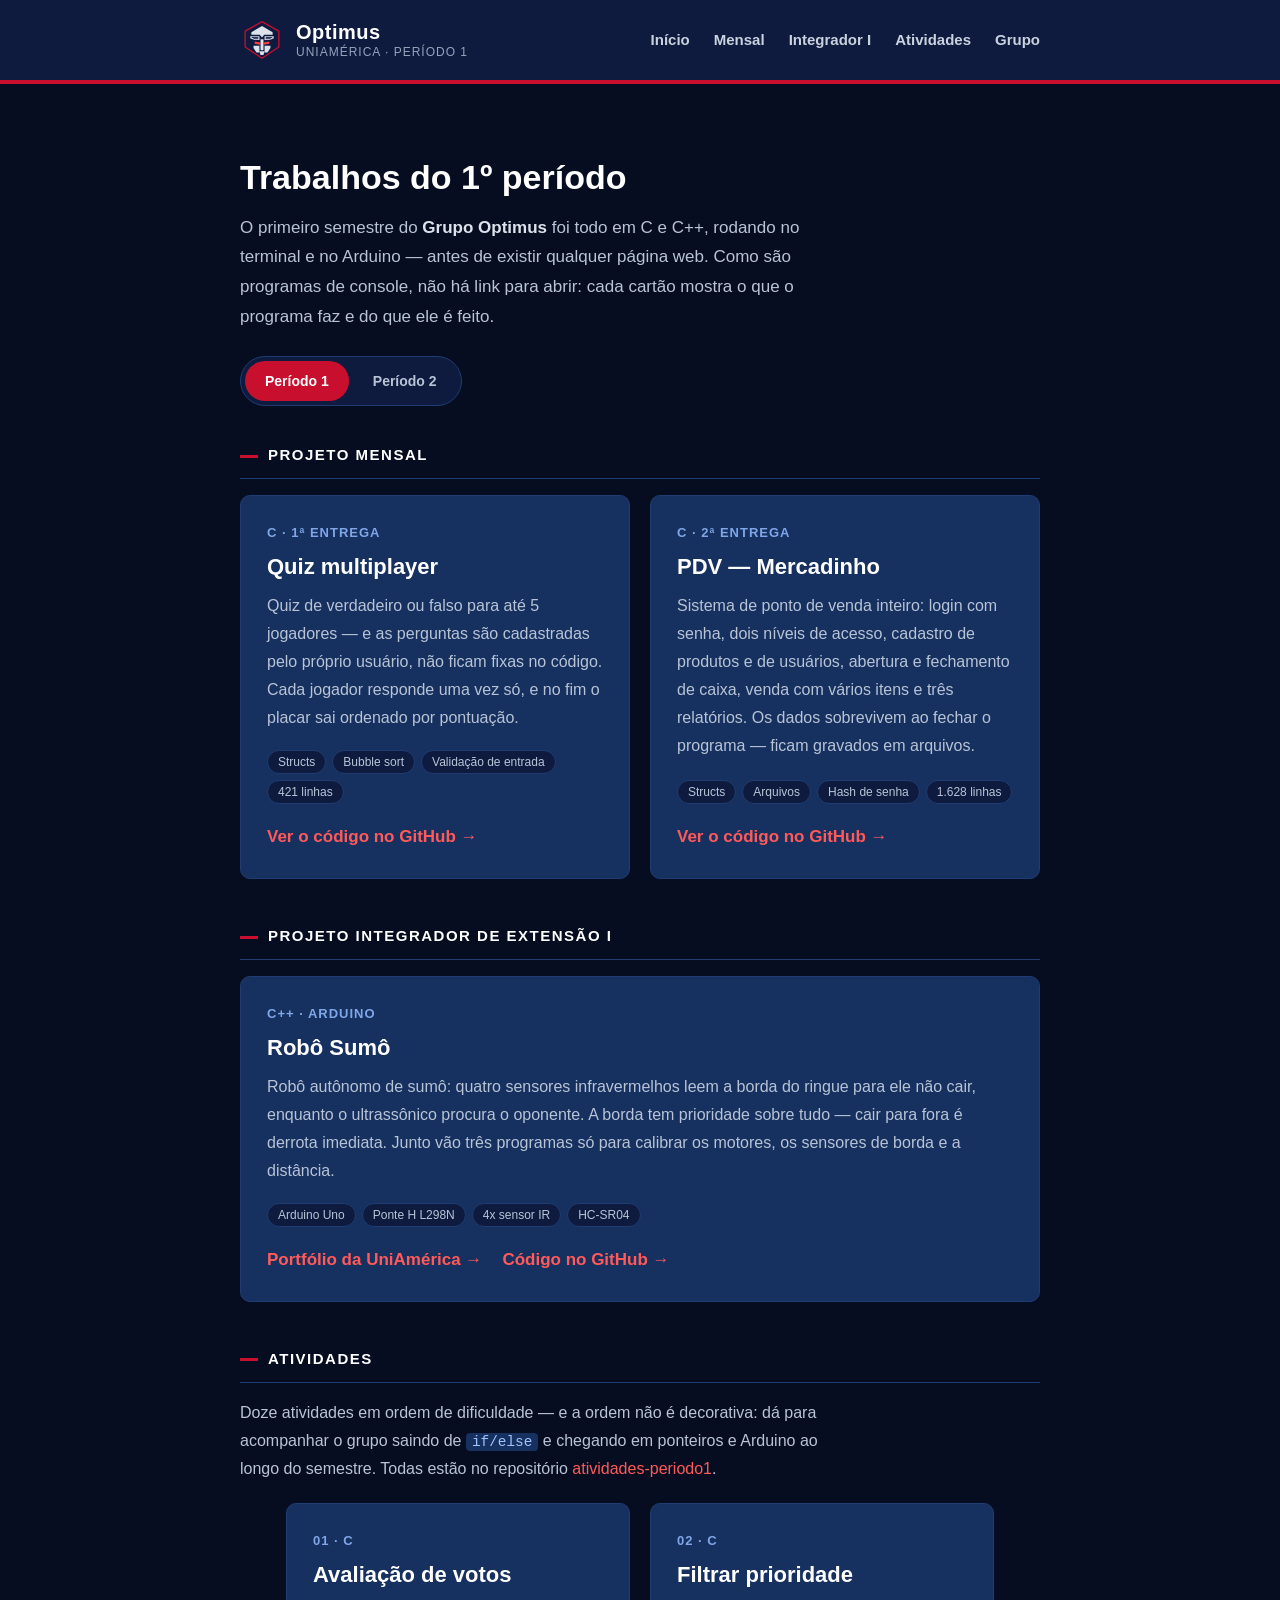
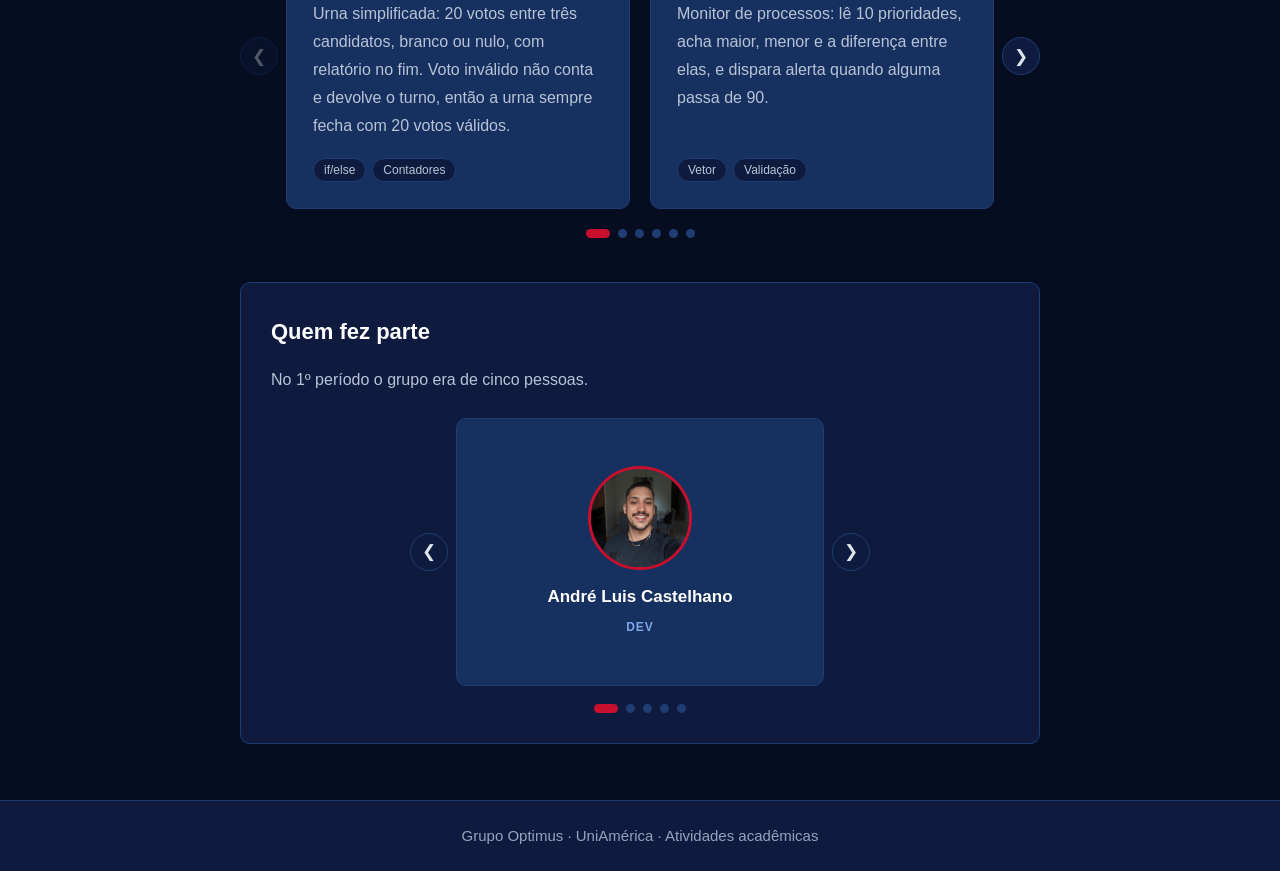
==== commit 0f09a41f: "style: favicon alterado" ====
--- a/periodo1.html
+++ b/periodo1.html
@@ -9,8 +9,7 @@
     <title>Grupo Optimus | Trabalhos do 1º período</title>
 
     <!-- Copia local: cada repositorio do grupo carrega os proprios arquivos -->
-    <link rel="icon" href="img/favicon.svg" type="image/svg+xml">
-
+    <link rel="icon" href="img/logo.svg" type="image/svg+xml">
     <link rel="stylesheet" href="style.css">
 </head>
 
@@ -92,7 +91,7 @@
                     <span class="projeto__acao">Ver o código no GitHub &rarr;</span>
                 </a>
 
-                <a class="projeto" href="https://github.com/kauoo/pdv"
+                <a class="projeto" href="https://github.com/grupo-optimus/pdv"
                    target="_blank" rel="noopener">
                     <span class="projeto__etiqueta">C &middot; 2ª entrega</span>
                     <h3 class="projeto__titulo">PDV &mdash; Mercadinho</h3>
--- a/style.css
+++ b/style.css
@@ -8,7 +8,6 @@
    #FFFFFF titulos  #DCE3EC texto      #95A3BA legendas
    ============================================================ */
 
-
 * {
     margin: 0;
     padding: 0;
@@ -29,6 +28,10 @@
     color: #dce3ec;
 }
 
+main {
+    padding-top: 100px;
+}
+
 a {
     color: #ff5a5a;
     text-decoration: none;
@@ -37,25 +40,29 @@
 a:hover {
     color: #ff8a8a;
 }
-
 
 .container {
     width: 100%;
     max-width: 800px;
     margin: 0 auto;
-    padding: 0 20px;
-}
-
+}
 
 /* ------------------------------------------------------------
    CABECALHO
    ------------------------------------------------------------ */
 
 .cabecalho {
+    position: fixed;
+    top: 0;
+    left: 0;
+    width: 100%;
+
     background-color: #0e1b3f;
     color: #ffffff;
     padding: 18px 0;
     border-bottom: 4px solid #c8102e;
+
+    z-index: 1000;
 }
 
 .cabecalho__interno {
@@ -132,7 +139,6 @@
     border-bottom-color: #ff5a5a;
     text-decoration: none;
 }
-
 
 /* ------------------------------------------------------------
    APRESENTACAO
@@ -193,7 +199,6 @@
     color: #ffffff;
 }
 
-
 /* ------------------------------------------------------------
    CATEGORIAS E GRADE DE PROJETOS
    ------------------------------------------------------------ */
@@ -349,7 +354,6 @@
     color: #95a3ba;
 }
 
-
 /* ------------------------------------------------------------
    INTEGRANTES EM GRADE (pagina inicial)
 
@@ -432,7 +436,6 @@
     font-size: 14px;
     font-weight: 700;
 }
-
 
 /* ------------------------------------------------------------
    PRATELEIRA DE ATIVIDADES
@@ -565,7 +568,6 @@
         transition: none;
     }
 }
-
 
 /* ------------------------------------------------------------
    INTEGRANTES (CARROSSEL)
@@ -750,7 +752,6 @@
     }
 }
 
-
 /* ------------------------------------------------------------
    RODAPE
    ------------------------------------------------------------ */
@@ -767,7 +768,6 @@
     text-align: center;
 }
 
-
 /* ------------------------------------------------------------
    RESPONSIVIDADE (celular)
    ------------------------------------------------------------ */
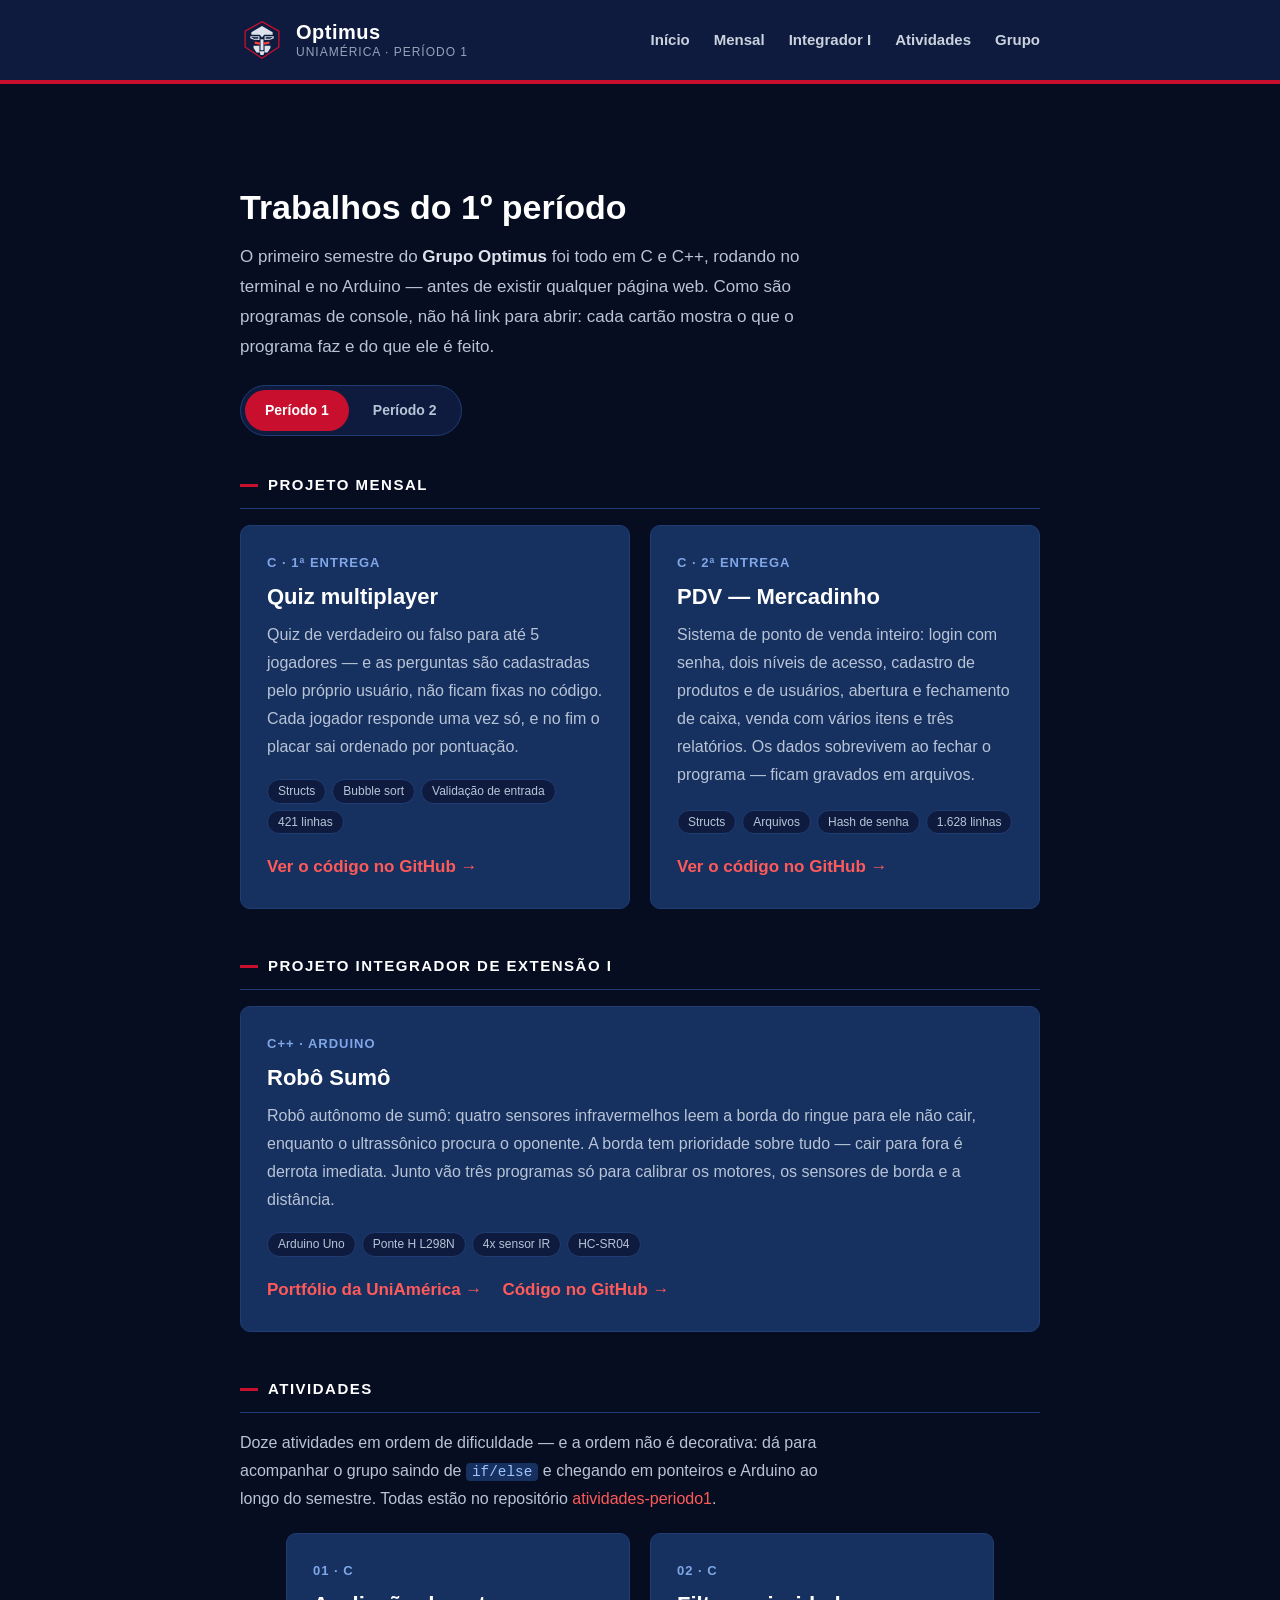
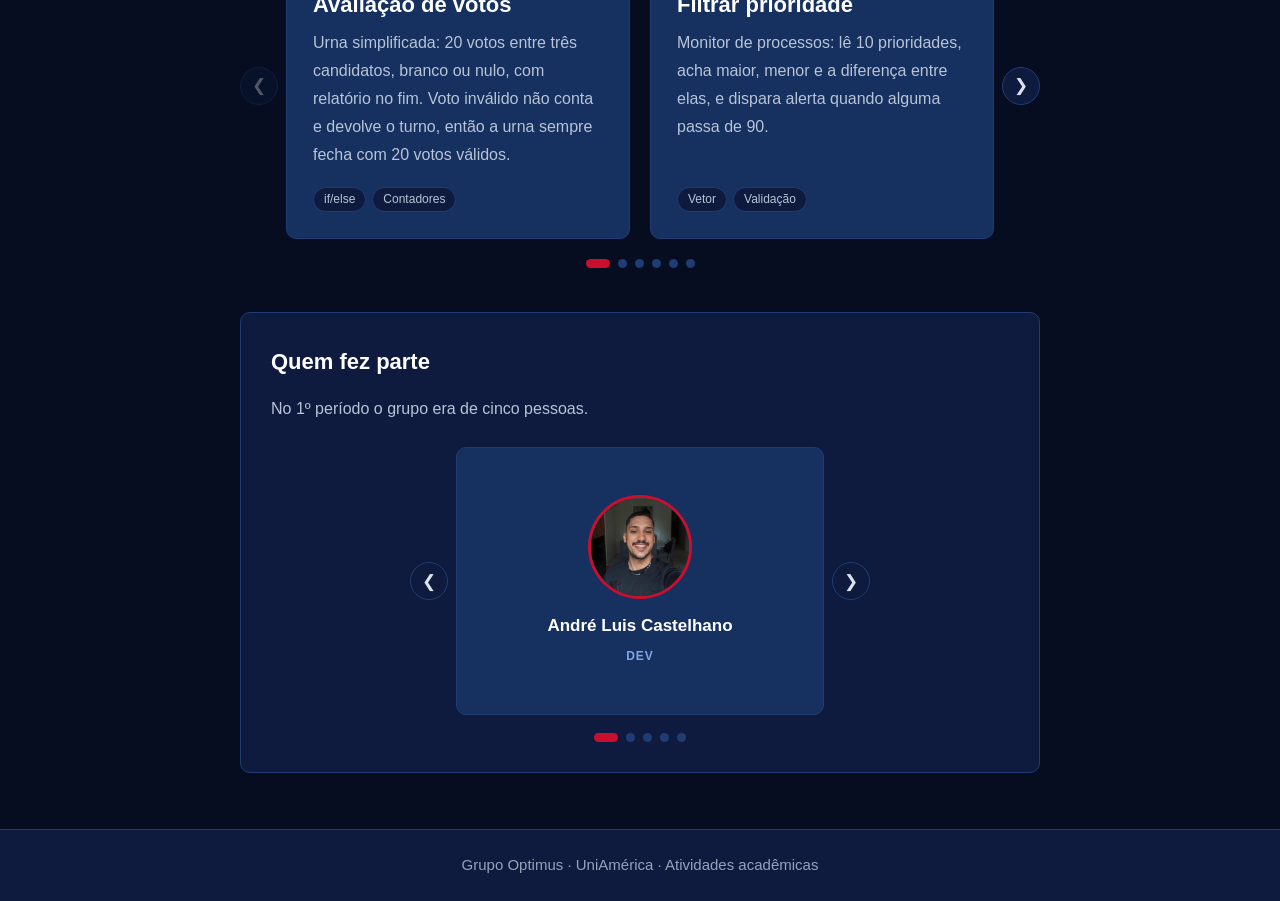
==== commit bcee5642: "style: favicon alterado" ====
--- a/periodo1.html
+++ b/periodo1.html
@@ -10,6 +10,10 @@
 
     <!-- Copia local: cada repositorio do grupo carrega os proprios arquivos -->
     <link rel="icon" href="img/logo.svg" type="image/svg+xml">
+<<<<<<< HEAD
+
+=======
+>>>>>>> 0113abada81f9f7bd4ccfe4435bee8b5dcb356c1
     <link rel="stylesheet" href="style.css">
 </head>
 
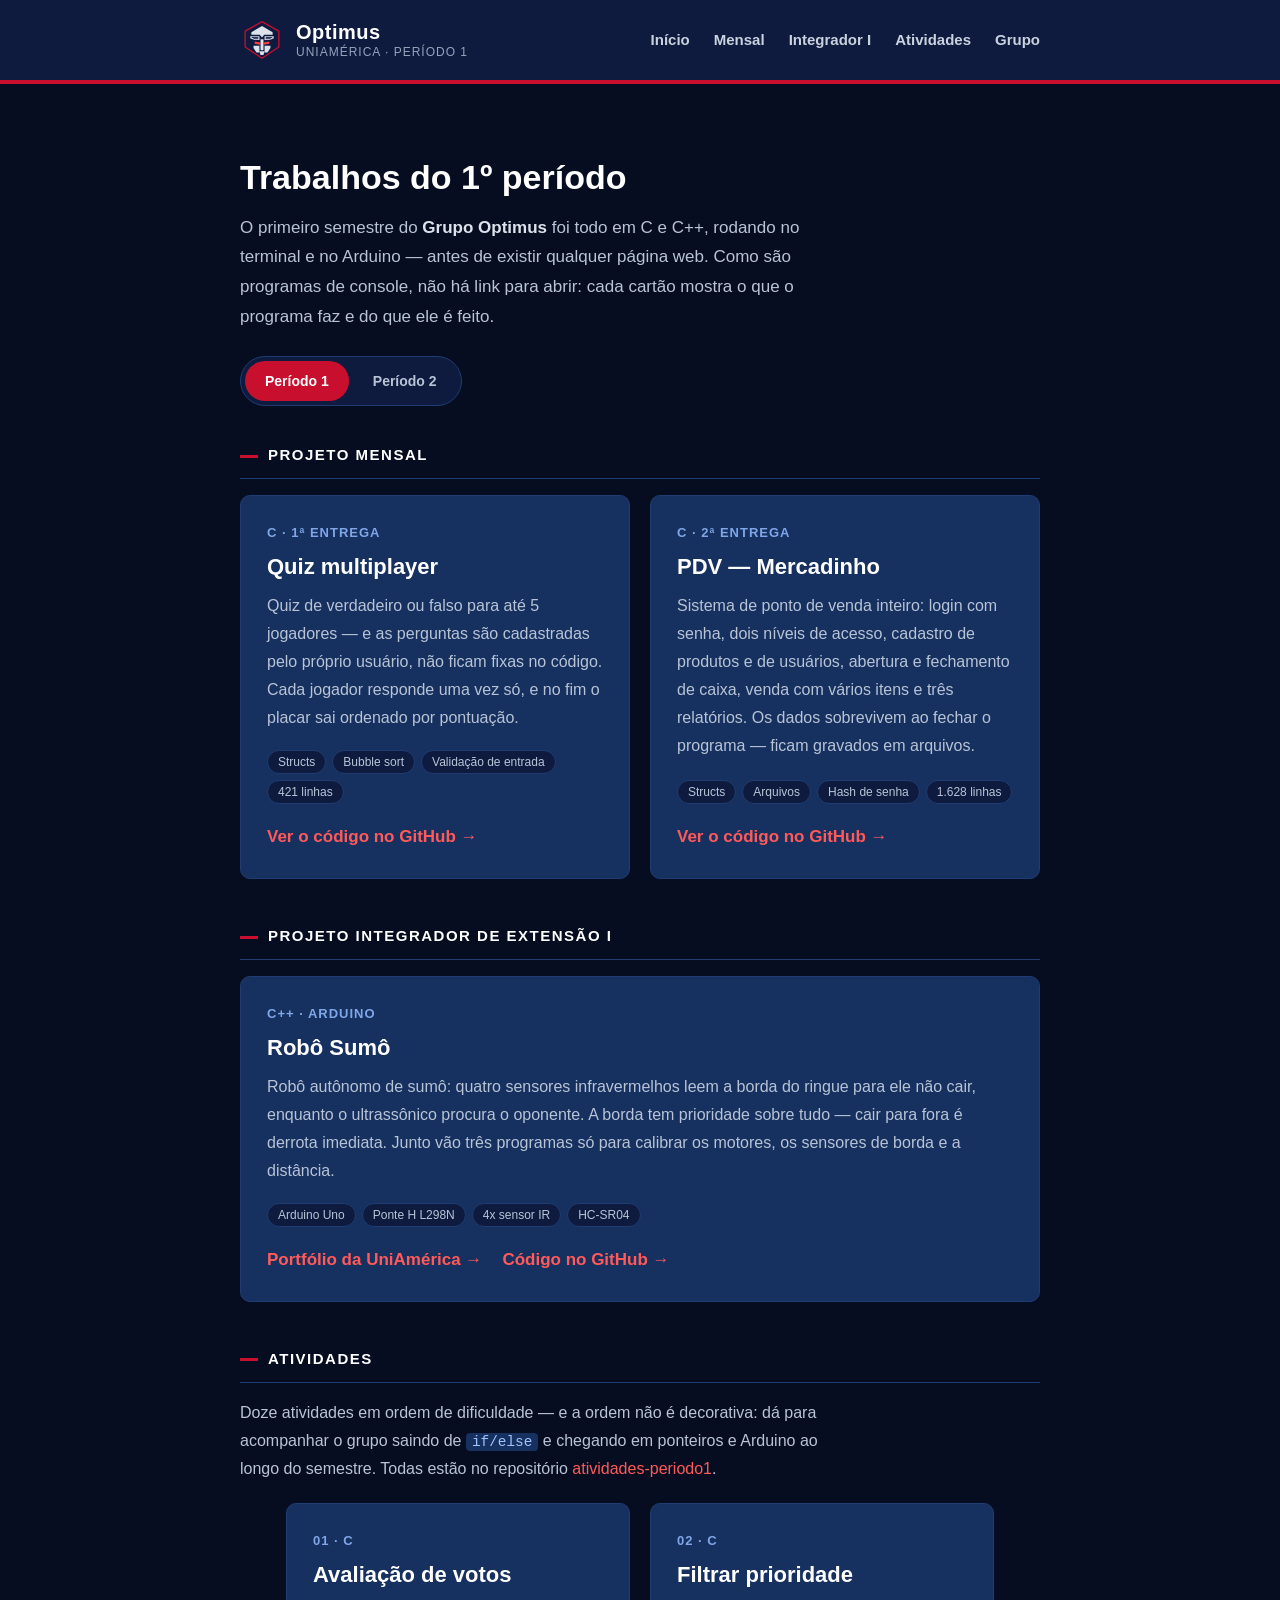
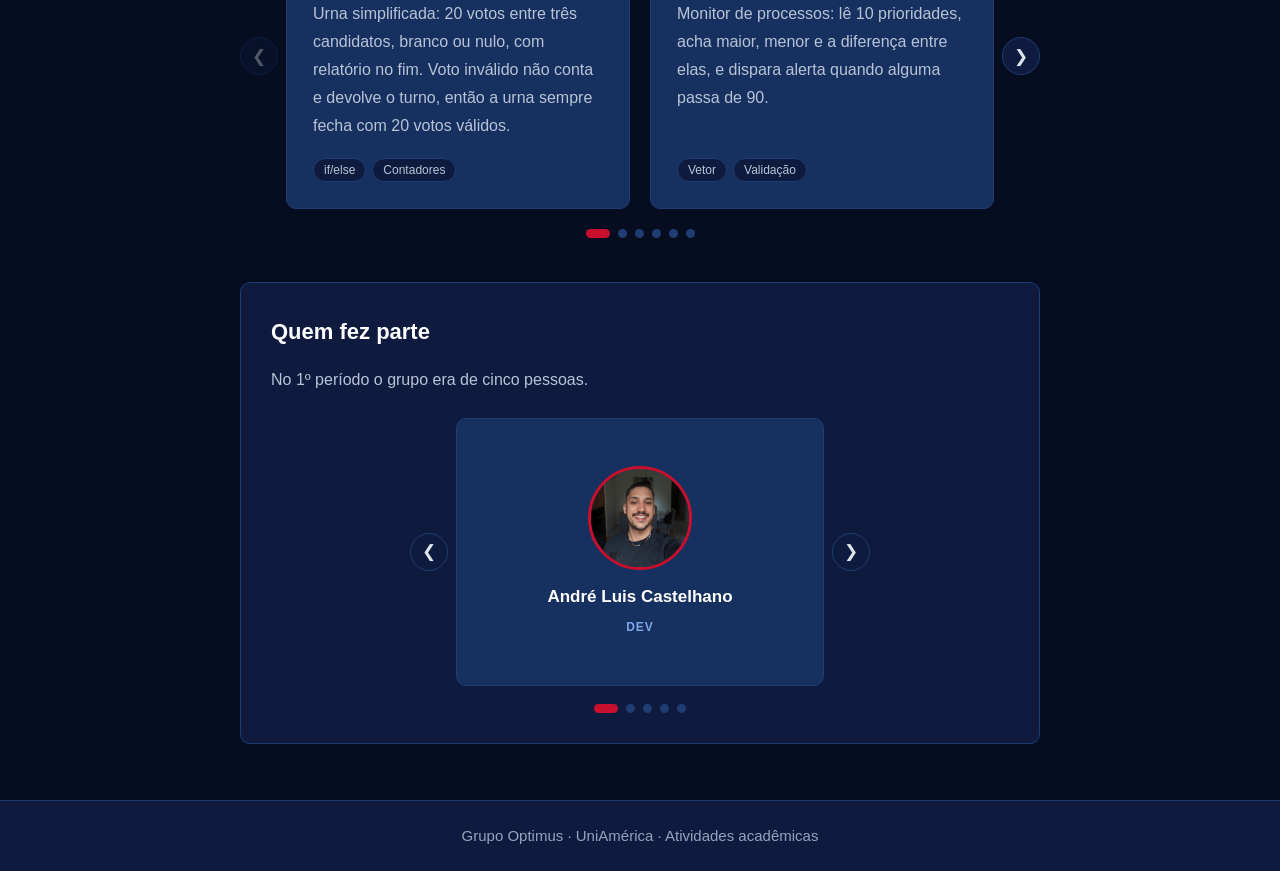
==== commit 2ba75d65: "Merge main na pokedex, resolvendo o conflito do index.html A main reestruturou o site: o index.html " ====
--- a/periodo1.html
+++ b/periodo1.html
@@ -10,10 +10,7 @@
 
     <!-- Copia local: cada repositorio do grupo carrega os proprios arquivos -->
     <link rel="icon" href="img/logo.svg" type="image/svg+xml">
-<<<<<<< HEAD
-
-=======
->>>>>>> 0113abada81f9f7bd4ccfe4435bee8b5dcb356c1
+
     <link rel="stylesheet" href="style.css">
 </head>
 
